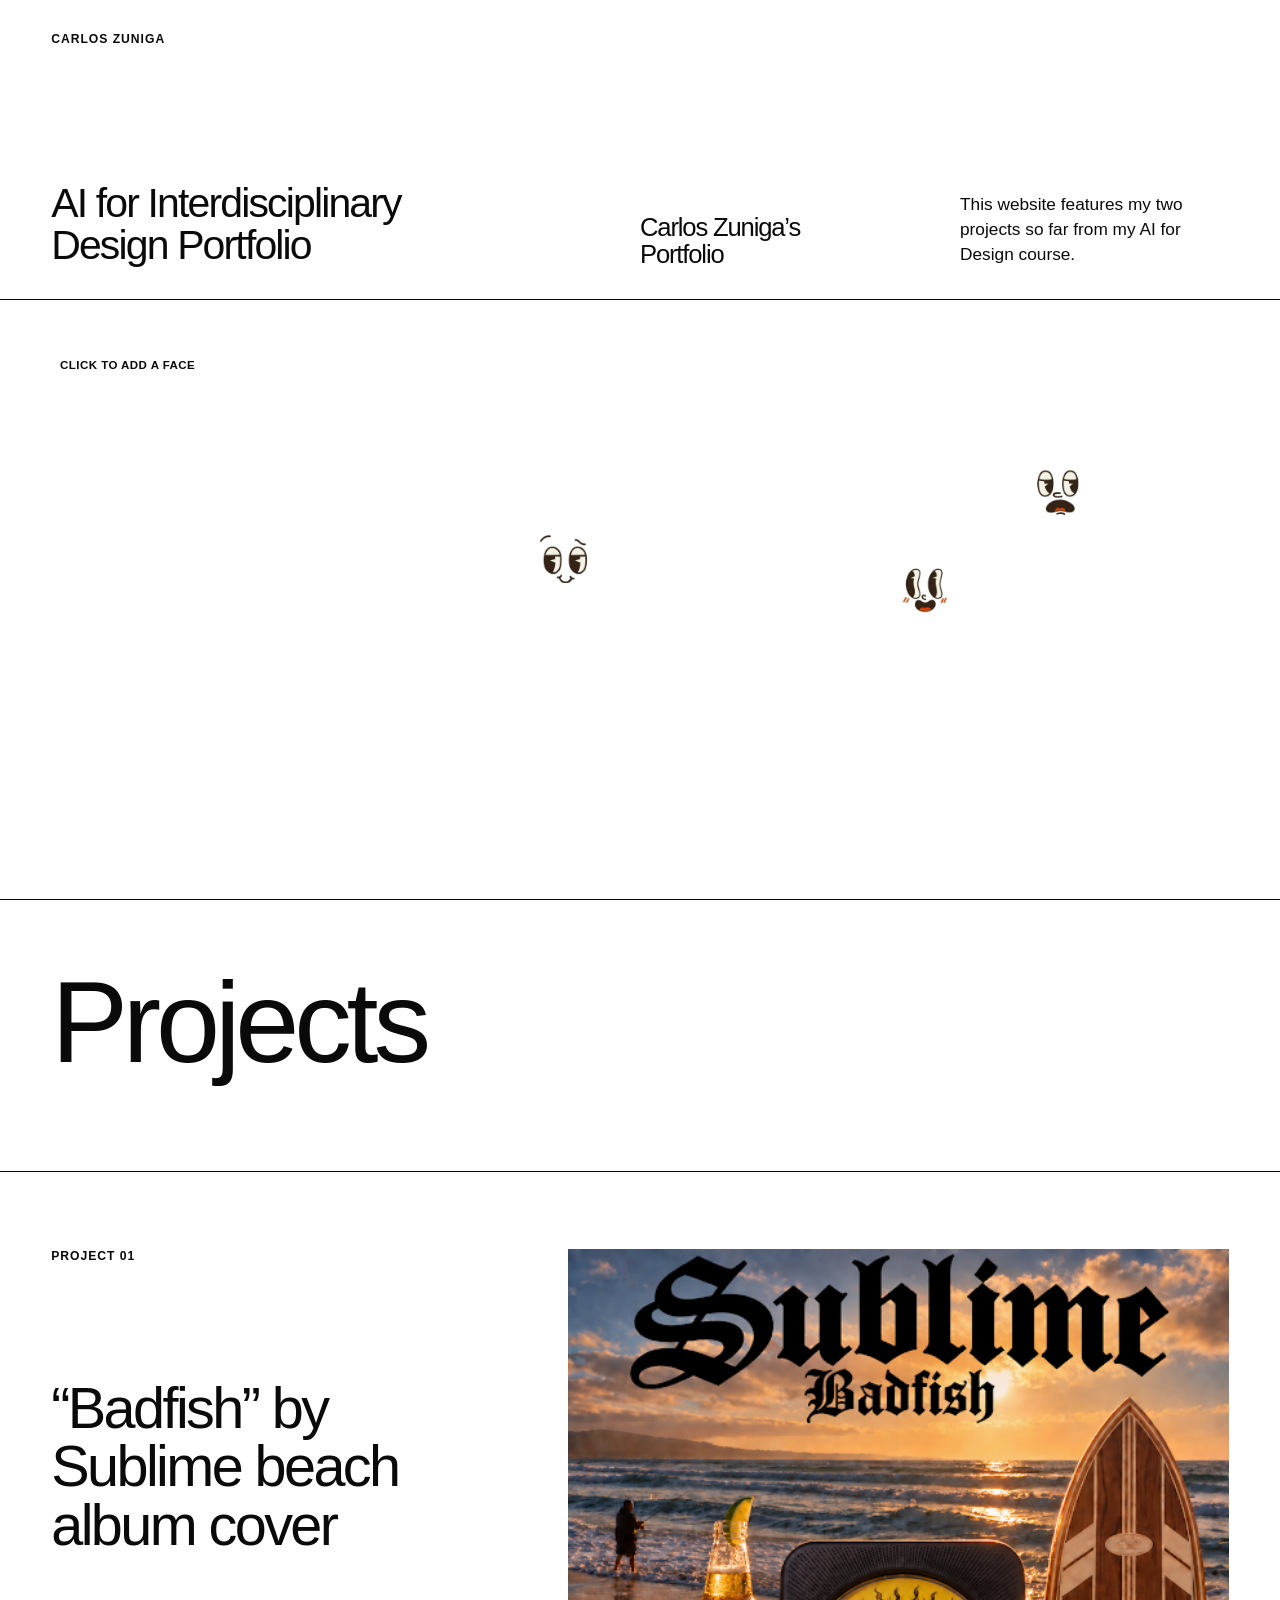
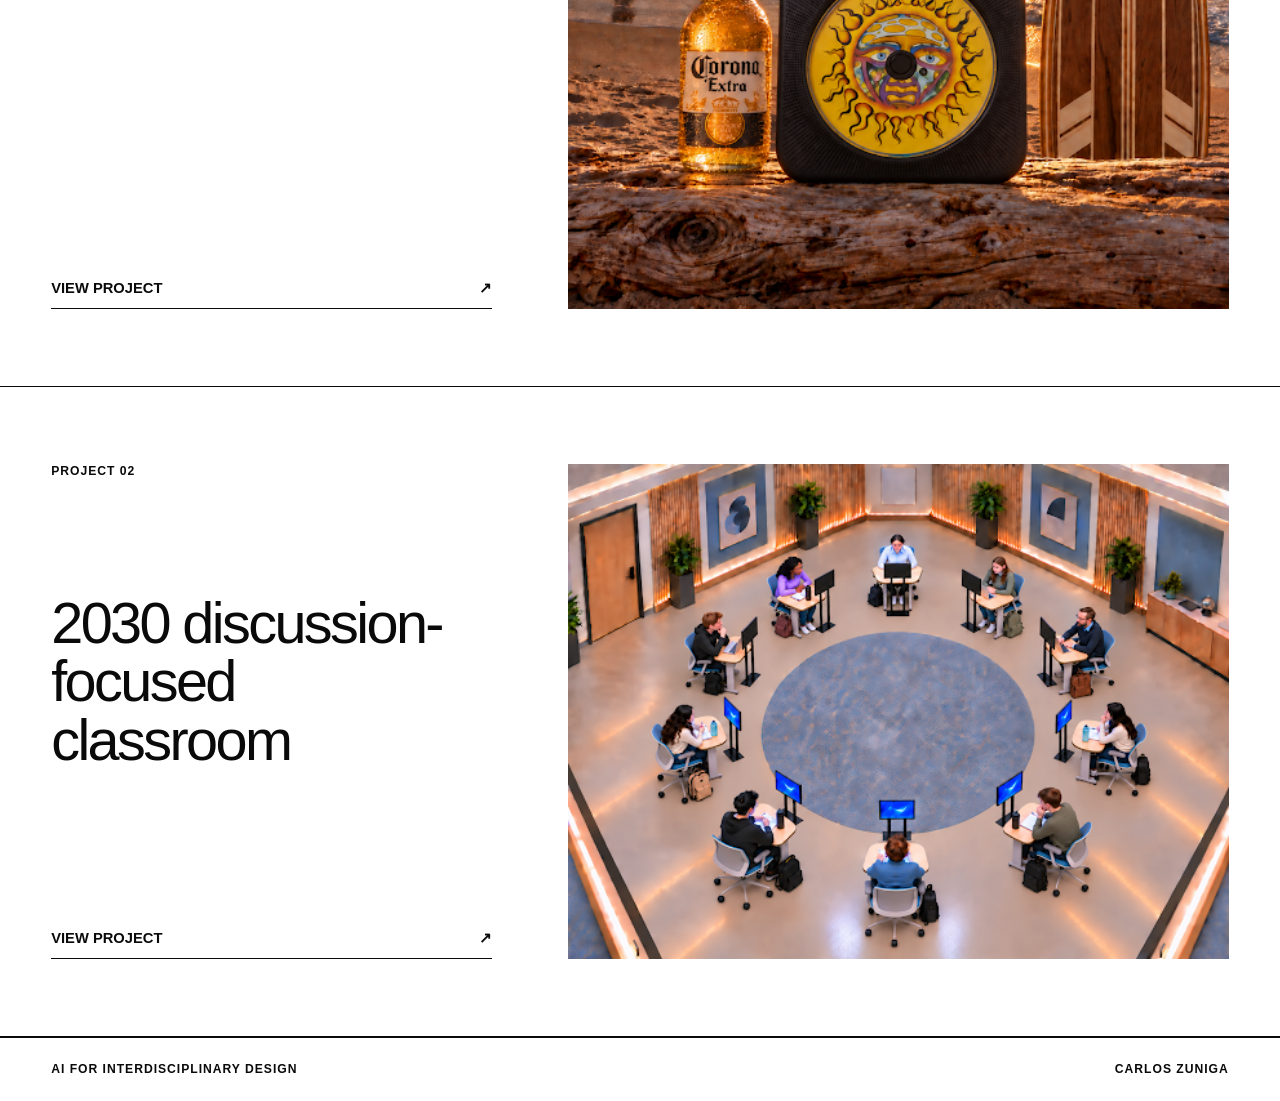
==== index.html @ ce3fb378 "Publish AI design portfolio" ====
<!doctype html>
<html lang="en">
  <head>
    <meta charset="UTF-8" />
    <meta name="viewport" content="width=device-width, initial-scale=1" />
    <meta
      name="description"
      content="Carlos Zuniga's AI for Interdisciplinary Design portfolio."
    />
    <title>AI for Interdisciplinary Design Portfolio | Carlos Zuniga</title>
    <link rel="icon" href="favicon.svg" type="image/svg+xml" />
    <link rel="stylesheet" href="styles.css" />
    <script src="script.js" defer></script>
  </head>
  <body>
    <main>
      <section class="home-hero" aria-labelledby="page-title">
        <div class="home-intro">
          <p class="eyebrow">Carlos Zuniga</p>
          <h1 id="page-title">AI for Interdisciplinary Design Portfolio</h1>
          <h2>Carlos Zuniga’s Portfolio</h2>
          <p class="home-description">
            This website features my two projects so far from my AI for Design course.
          </p>
        </div>

        <div class="canvas-wrap">
          <p class="canvas-hint" id="canvas-instructions">Click to add a face</p>
          <canvas
            id="face-canvas"
            role="img"
            aria-label="Interactive artwork. Click or tap to add a cartoon face."
            aria-describedby="canvas-instructions"
          ></canvas>
        </div>
      </section>

      <section class="projects" aria-labelledby="projects-title">
        <div class="section-heading-row">
          <h2 id="projects-title">Projects</h2>
        </div>

        <article class="project-preview album-preview">
          <a href="album.html" class="project-link" aria-label="View the Badfish album cover project">
            <div class="project-heading">
              <p class="project-index">Project 01</p>
              <h3>“Badfish” by Sublime beach album cover</h3>
              <span class="view-project" aria-hidden="true">View project <span>↗</span></span>
            </div>
            <div class="preview-media square-preview">
              <img
                src="assets/images/album-cover-final.png"
                alt="Final Badfish by Sublime beach album cover"
                width="512"
                height="512"
              />
            </div>
          </a>
        </article>

        <article class="project-preview classroom-preview">
          <a href="classroom.html" class="project-link" aria-label="View the 2030 classroom project">
            <div class="project-heading">
              <p class="project-index">Project 02</p>
              <h3>2030 discussion-focused classroom</h3>
              <span class="view-project" aria-hidden="true">View project <span>↗</span></span>
            </div>
            <div class="preview-media landscape-preview">
              <img
                src="assets/images/classroom-final.png"
                alt="Final 2030 discussion-focused classroom concept"
                width="512"
                height="384"
              />
            </div>
          </a>
        </article>
      </section>
    </main>

    <footer class="site-footer">
      <p>AI for Interdisciplinary Design</p>
      <p>Carlos Zuniga</p>
    </footer>
  </body>
</html>
---- styles.css ----
:root {
  --black: #0a0a0a;
  --white: #ffffff;
  --off-white: #f7f6f2;
  --orange: #ec4c13;
  --page-padding: clamp(1.25rem, 4vw, 4rem);
  --section-space: clamp(4.5rem, 9vw, 9rem);
  --body-size: clamp(1rem, 1.4vw, 1.25rem);
  color-scheme: light;
}

* {
  box-sizing: border-box;
}

html {
  scroll-behavior: smooth;
}

body {
  margin: 0;
  background: var(--white);
  color: var(--black);
  font-family: Arial, "Helvetica Neue", Helvetica, sans-serif;
  font-size: var(--body-size);
  line-height: 1.45;
  -webkit-font-smoothing: antialiased;
  text-rendering: optimizeLegibility;
}

img,
canvas {
  display: block;
  max-width: 100%;
}

a {
  color: inherit;
  text-decoration: none;
}

p,
h1,
h2,
h3,
figure,
blockquote {
  margin-top: 0;
}

h1,
h2,
h3 {
  line-height: 1.02;
  letter-spacing: -0.045em;
}

.eyebrow,
.project-index,
.section-number,
.section-label,
.project-nav,
.site-footer,
.next-project > p {
  font-size: 0.76rem;
  font-weight: 700;
  letter-spacing: 0.08em;
  line-height: 1.2;
  text-transform: uppercase;
}

.home-hero {
  display: grid;
  grid-template-rows: 1fr 2fr;
  min-height: 48rem;
  height: 100svh;
  border-bottom: 1px solid var(--black);
}

.home-intro {
  display: grid;
  grid-template-columns: minmax(0, 1.5fr) minmax(13rem, 0.75fr) minmax(15rem, 0.75fr);
  grid-template-rows: auto 1fr;
  gap: 1.25rem clamp(1.5rem, 4vw, 5rem);
  padding: clamp(1.25rem, 2.5vw, 2.5rem) var(--page-padding);
  border-bottom: 1px solid var(--black);
}

.home-intro .eyebrow {
  grid-column: 1 / -1;
  margin-bottom: 0;
}

.home-intro h1 {
  align-self: end;
  max-width: 16ch;
  margin-bottom: 0;
  font-size: clamp(2rem, 3.2vw, 4rem);
  font-weight: 500;
}

.home-intro h2 {
  align-self: end;
  max-width: 12ch;
  margin-bottom: 0;
  font-size: clamp(1.35rem, 2vw, 2.4rem);
  font-weight: 500;
}

.home-description {
  align-self: end;
  max-width: 30rem;
  margin-bottom: 0;
  font-size: clamp(1rem, 1.35vw, 1.25rem);
}

.canvas-wrap {
  position: relative;
  min-height: 0;
  overflow: hidden;
  background: var(--white);
}

#face-canvas {
  width: 100%;
  height: 100%;
  cursor: crosshair;
  touch-action: manipulation;
}

.canvas-hint {
  position: absolute;
  z-index: 1;
  top: var(--page-padding);
  left: var(--page-padding);
  margin: 0;
  padding: 0.4rem 0.55rem;
  background: rgb(255 255 255 / 88%);
  font-size: 0.72rem;
  font-weight: 700;
  letter-spacing: 0.04em;
  pointer-events: none;
  text-transform: uppercase;
}

.projects {
  padding: 0;
}

.section-heading-row {
  display: flex;
  align-items: flex-start;
  justify-content: flex-start;
  padding: clamp(2.5rem, 5vw, 5rem) var(--page-padding) clamp(4rem, 7vw, 7rem);
}

.section-heading-row h2 {
  margin: 0;
  font-size: clamp(3.2rem, 9vw, 10rem);
  font-weight: 500;
}

.section-number {
  margin-top: 0.5rem;
}

.project-preview {
  border-top: 1px solid var(--black);
}

.project-preview:last-child {
  border-bottom: 1px solid var(--black);
}

.project-link {
  display: grid;
  grid-template-columns: minmax(16rem, 0.8fr) minmax(0, 1.2fr);
  gap: clamp(2rem, 6vw, 7rem);
  padding: clamp(3rem, 6vw, 7rem) var(--page-padding);
}

.project-heading {
  display: flex;
  flex-direction: column;
}

.project-heading h3 {
  max-width: 13ch;
  margin-bottom: 3rem;
  font-size: clamp(2.2rem, 4.5vw, 5.4rem);
  font-weight: 500;
}

.project-index {
  margin-bottom: clamp(3rem, 9vw, 8rem);
}

.view-project {
  display: flex;
  justify-content: space-between;
  width: 100%;
  margin-top: auto;
  padding-bottom: 0.55rem;
  border-bottom: 1px solid var(--black);
  font-size: 0.92rem;
  font-weight: 700;
  text-transform: uppercase;
}

.view-project span {
  transition: transform 180ms ease;
}

.project-link:hover .view-project span,
.project-link:focus-visible .view-project span {
  transform: translate(0.25rem, -0.25rem);
}

.preview-media {
  min-height: 25rem;
  overflow: hidden;
  background: var(--off-white);
}

.preview-media img {
  width: 100%;
  height: 100%;
  transition: transform 500ms cubic-bezier(0.2, 0.7, 0.2, 1);
}

.project-link:hover .preview-media img {
  transform: scale(1.018);
}

.square-preview img {
  object-fit: contain;
}

.landscape-preview img {
  object-fit: cover;
}

.project-nav {
  display: flex;
  justify-content: space-between;
  padding: 1.5rem var(--page-padding);
  border-bottom: 1px solid var(--black);
}

.project-nav p {
  margin: 0;
}

.home-link {
  display: inline-flex;
  gap: 0.55rem;
  align-items: center;
}

.home-link span {
  transition: transform 180ms ease;
}

.home-link:hover span,
.home-link:focus-visible span {
  transform: translateX(-0.25rem);
}

.case-study-header {
  min-height: 58vh;
  padding: clamp(3rem, 7vw, 7rem) var(--page-padding);
  border-bottom: 1px solid var(--black);
}

.case-study-header .eyebrow {
  margin-bottom: clamp(5rem, 12vw, 11rem);
}

.case-study-header h1 {
  max-width: 16ch;
  margin-bottom: clamp(2rem, 4vw, 4rem);
  font-size: clamp(3.2rem, 8vw, 9.4rem);
  font-weight: 500;
}

.case-study-intro {
  max-width: 28ch;
  margin-bottom: 0;
  font-size: clamp(1.6rem, 4vw, 4.7rem);
  line-height: 1.06;
  letter-spacing: -0.04em;
}

.case-section {
  display: grid;
  grid-template-columns: minmax(9rem, 0.28fr) minmax(0, 1fr);
  gap: clamp(2rem, 7vw, 9rem);
  padding: var(--section-space) var(--page-padding);
  border-bottom: 1px solid var(--black);
}

.section-label {
  display: flex;
  justify-content: space-between;
  gap: 1rem;
}

.section-label p:last-child {
  color: #777;
}

.content-column {
  width: 100%;
}

.album-column {
  max-width: 42rem;
}

.classroom-column {
  max-width: 64rem;
}

.content-column > h2 {
  margin-bottom: clamp(2.4rem, 5vw, 5rem);
  font-size: clamp(2.3rem, 5.5vw, 6.4rem);
  font-weight: 500;
}

.content-column figure {
  margin-bottom: 0;
}

.content-column figure img {
  width: 100%;
  height: auto;
}

.album-column figure img {
  aspect-ratio: 1 / 1;
  object-fit: cover;
}

.album-column figure img[src$="beach.jpg"] {
  aspect-ratio: 4 / 3;
  background: var(--off-white);
  object-fit: contain;
}

.classroom-column figure img {
  aspect-ratio: 4 / 3;
  object-fit: cover;
}

figcaption {
  margin-top: clamp(2.5rem, 5vw, 5rem);
  font-size: clamp(1.15rem, 1.8vw, 1.55rem);
}

.text-content > p,
.observations,
.reflection-block,
.closing-note {
  font-size: clamp(1.08rem, 1.55vw, 1.35rem);
}

.observations {
  margin: 0;
  padding-left: 1.35em;
}

.observations > li {
  padding-left: 0.65rem;
}

.observations > li + li {
  margin-top: clamp(2.4rem, 4vw, 4.5rem);
}

.reflection-block {
  margin-top: clamp(4.5rem, 8vw, 8rem);
}

.reflection-block h3,
.closing-note h3 {
  margin-bottom: 2rem;
  font-size: clamp(1.8rem, 3vw, 3.6rem);
  font-weight: 500;
}

.process-note {
  max-width: 54rem;
  margin-bottom: clamp(3rem, 5vw, 5rem);
}

.prompt-list > li > p {
  margin-bottom: 2rem;
}

blockquote {
  margin-right: 0;
  margin-bottom: 0;
  margin-left: 0;
  padding: 1.5rem clamp(1.2rem, 3vw, 2.5rem);
  border-left: 3px solid var(--orange);
  background: var(--off-white);
}

blockquote p:last-child {
  margin-bottom: 0;
}

.closing-note {
  margin-top: clamp(4rem, 8vw, 8rem);
  padding-top: clamp(2rem, 4vw, 4rem);
  border-top: 1px solid var(--black);
}

.next-project {
  padding: clamp(4rem, 9vw, 9rem) var(--page-padding);
  background: var(--black);
  color: var(--white);
}

.next-project > p {
  margin-bottom: clamp(3rem, 7vw, 7rem);
}

.next-project a {
  display: flex;
  justify-content: space-between;
  gap: 2rem;
  align-items: flex-end;
  font-size: clamp(2.6rem, 7vw, 8rem);
  font-weight: 500;
  line-height: 0.98;
  letter-spacing: -0.05em;
}

.next-project a span {
  flex: 0 0 auto;
  transition: transform 180ms ease;
}

.next-project a:hover span,
.next-project a:focus-visible span {
  transform: translateX(0.4rem);
}

.site-footer {
  display: flex;
  justify-content: space-between;
  padding: 1.5rem var(--page-padding);
  border-top: 1px solid var(--black);
}

.site-footer p {
  margin: 0;
}

:focus-visible {
  outline: 3px solid var(--orange);
  outline-offset: 4px;
}

@media (max-width: 850px) {
  .project-link,
  .case-section {
    grid-template-columns: 1fr;
  }

  .home-hero {
    grid-template-rows: auto auto;
    height: auto;
    min-height: auto;
  }

  .home-intro {
    display: flex;
    min-height: 34rem;
    flex-direction: column;
  }

  .home-intro .eyebrow {
    margin-bottom: 3rem;
  }

  .home-intro h1 {
    align-self: flex-start;
    max-width: 13ch;
    margin-bottom: 0.8rem;
  }

  .home-intro h2 {
    align-self: flex-start;
    margin-bottom: 2rem;
  }

  .home-description {
    align-self: flex-start;
    margin-top: auto;
  }

  .canvas-wrap {
    min-height: 68rem;
  }

  .project-link {
    gap: 3rem;
  }

  .project-index {
    margin-bottom: 3rem;
  }

  .view-project {
    margin-top: 0;
  }

  .preview-media {
    min-height: auto;
  }

  .case-study-header {
    min-height: 52vh;
  }

  .case-section {
    gap: 3rem;
  }

  .section-label {
    padding-bottom: 1rem;
    border-bottom: 1px solid var(--black);
  }
}

@media (max-width: 540px) {
  .home-intro {
    min-height: 32rem;
  }

  .canvas-wrap {
    min-height: 64rem;
  }

  .section-heading-row {
    flex-direction: column;
    gap: 2rem;
  }

  .project-heading h3 {
    max-width: none;
  }

  .project-nav,
  .site-footer {
    gap: 1.5rem;
    align-items: flex-start;
  }

  .site-footer {
    flex-direction: column;
  }

  .next-project a {
    align-items: flex-start;
  }
}

@media (prefers-reduced-motion: reduce) {
  html {
    scroll-behavior: auto;
  }

  *,
  *::before,
  *::after {
    transition-duration: 0.01ms !important;
  }
}
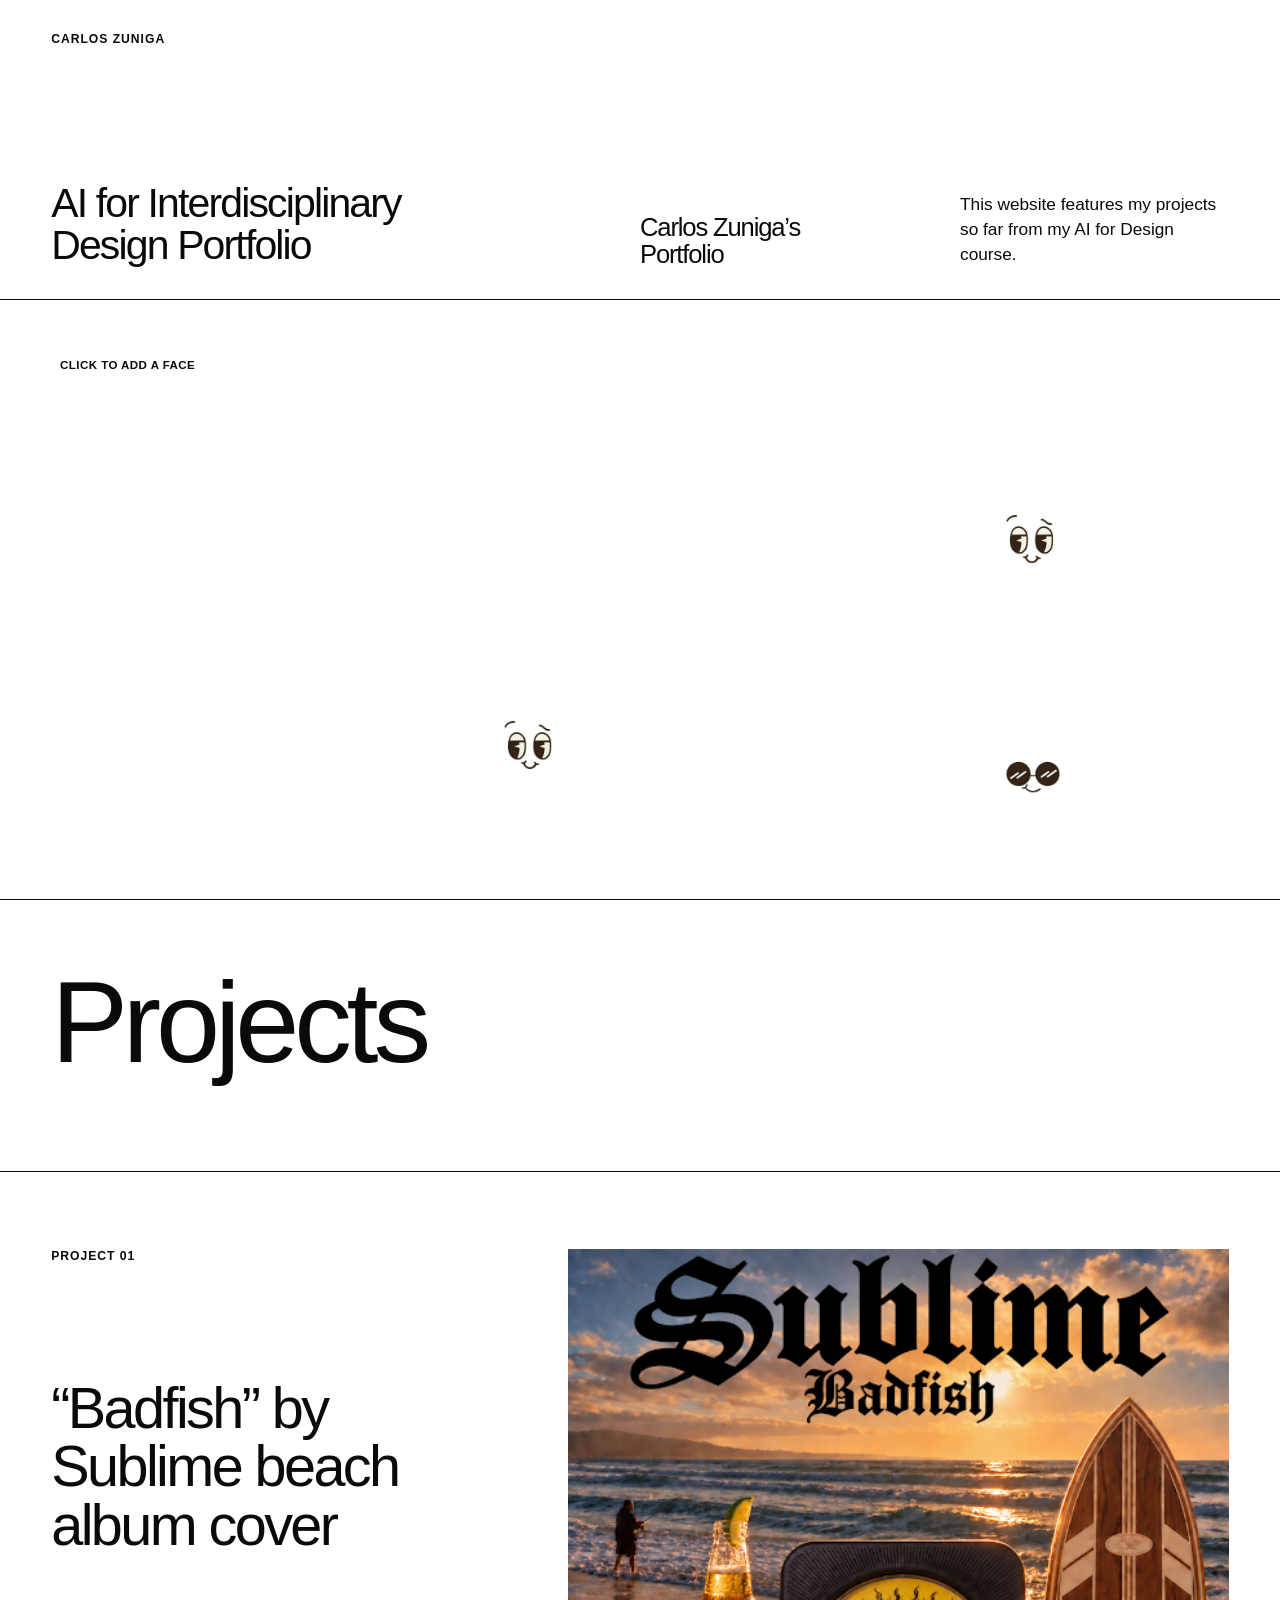
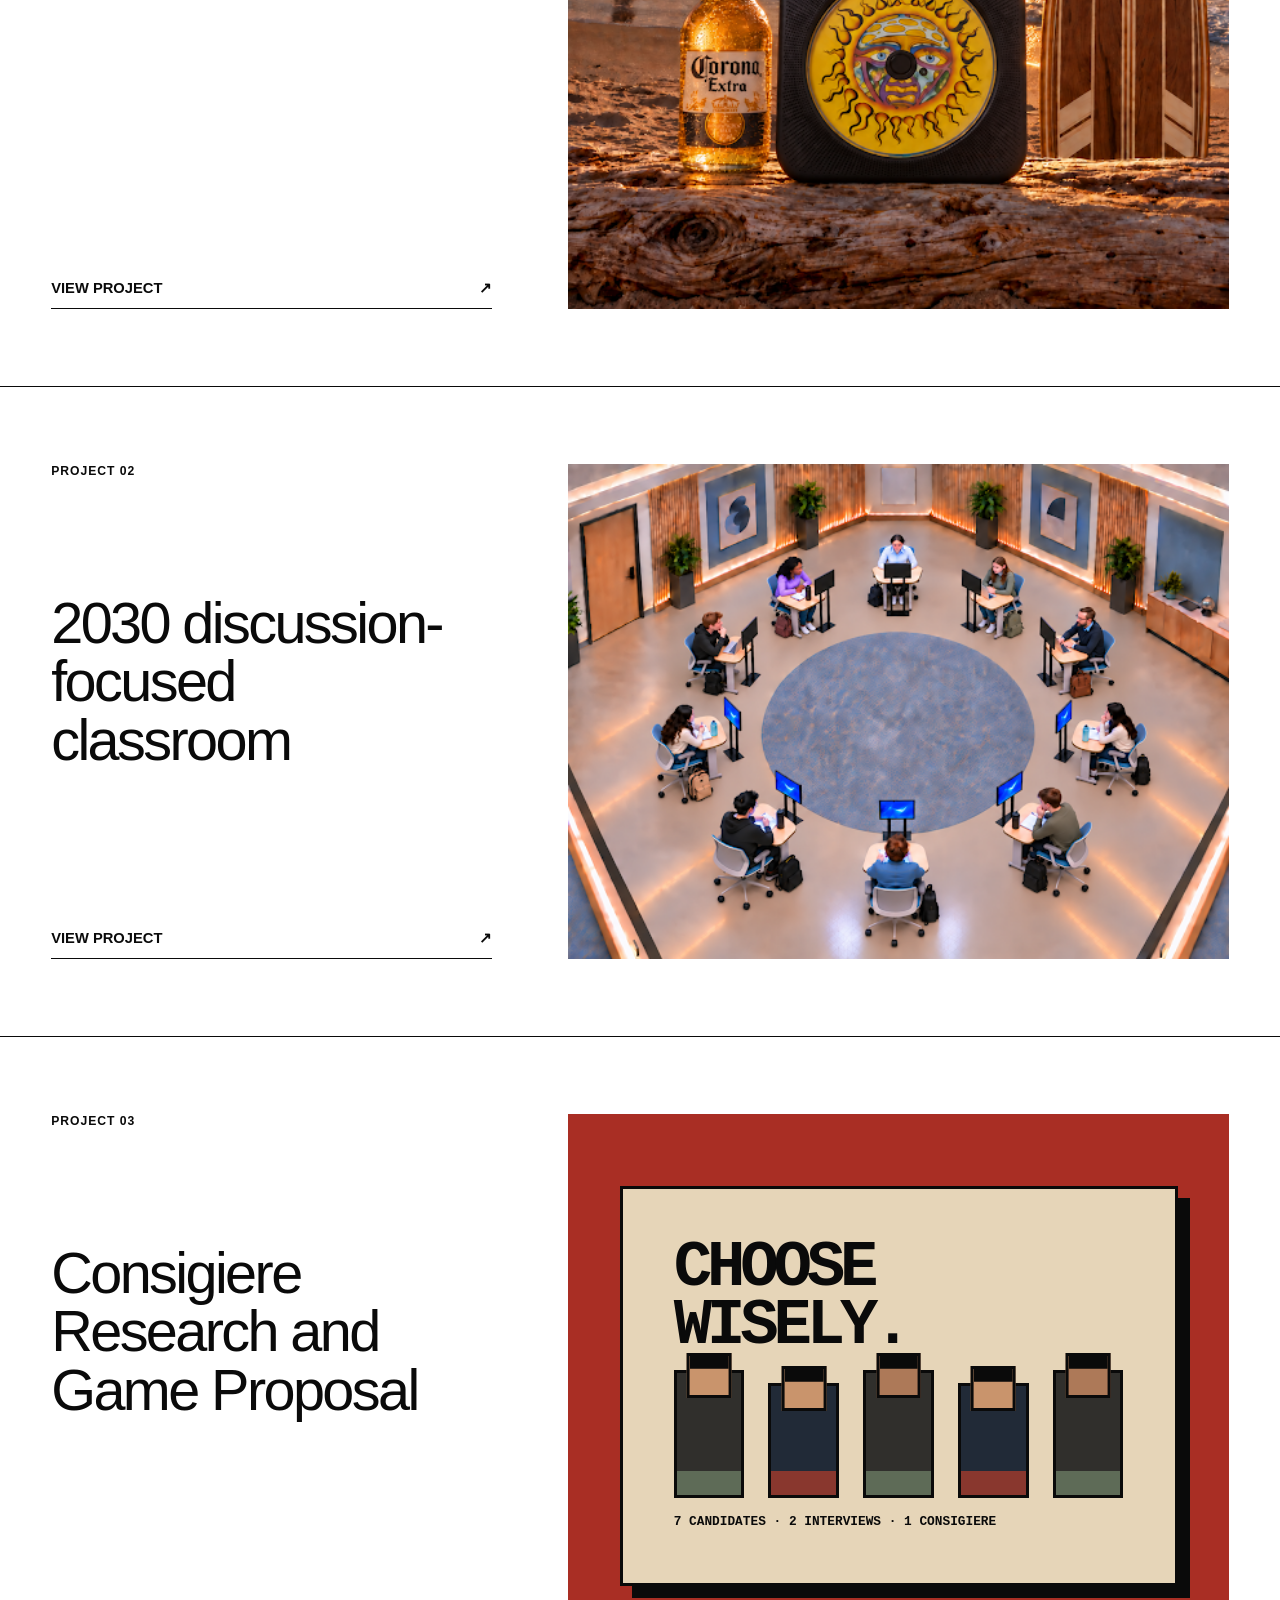
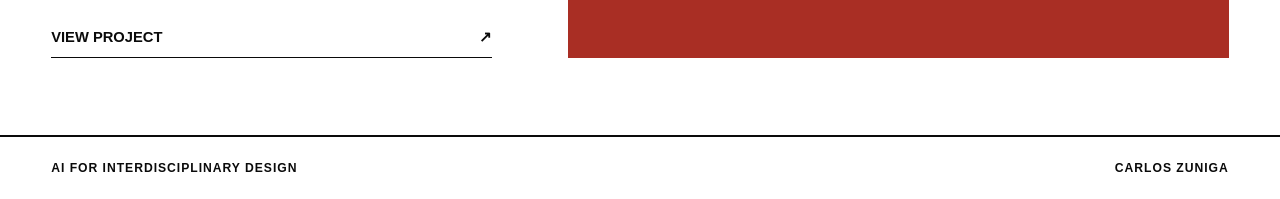
==== commit ea3d7e50: "Add Consigiere research and game proposal" ====
--- a/index.html
+++ b/index.html
@@ -20,7 +20,7 @@
           <h1 id="page-title">AI for Interdisciplinary Design Portfolio</h1>
           <h2>Carlos Zuniga’s Portfolio</h2>
           <p class="home-description">
-            This website features my two projects so far from my AI for Design course.
+            This website features my projects so far from my AI for Design course.
           </p>
         </div>
 
@@ -75,6 +75,25 @@
             </div>
           </a>
         </article>
+
+        <article class="project-preview consigiere-preview">
+          <a href="consigiere.html" class="project-link" aria-label="View the Consigiere research and game proposal">
+            <div class="project-heading">
+              <p class="project-index">Project 03</p>
+              <h3>Consigiere Research and Game Proposal</h3>
+              <span class="view-project" aria-hidden="true">View project <span>↗</span></span>
+            </div>
+            <div class="preview-media proposal-preview" aria-hidden="true">
+              <div class="proposal-preview-card">
+                <p>Choose wisely.</p>
+                <div class="pixel-portraits">
+                  <span></span><span></span><span></span><span></span><span></span>
+                </div>
+                <p class="proposal-preview-caption">7 candidates · 2 interviews · 1 consigiere</p>
+              </div>
+            </div>
+          </a>
+        </article>
       </section>
     </main>
 
--- a/styles.css
+++ b/styles.css
@@ -240,6 +240,85 @@
   object-fit: cover;
 }
 
+.proposal-preview {
+  display: grid;
+  min-height: 34rem;
+  place-items: center;
+  padding: clamp(1.5rem, 4vw, 4rem);
+  background: #a92e24;
+}
+
+.proposal-preview-card {
+  display: flex;
+  width: min(100%, 42rem);
+  min-height: 25rem;
+  flex-direction: column;
+  justify-content: space-between;
+  padding: clamp(1.5rem, 4vw, 3.5rem);
+  border: 3px solid var(--black);
+  background: #e6d5b8;
+  box-shadow: 12px 12px 0 var(--black);
+}
+
+.proposal-preview-card > p:first-child {
+  max-width: 7ch;
+  margin: 0;
+  font-family: "Courier New", Courier, monospace;
+  font-size: clamp(2.4rem, 5vw, 5.2rem);
+  font-weight: 700;
+  line-height: 0.9;
+  letter-spacing: -0.08em;
+  text-transform: uppercase;
+}
+
+.proposal-preview-caption {
+  margin: 0;
+  font-family: "Courier New", Courier, monospace;
+  font-size: 0.8rem;
+  font-weight: 700;
+  text-transform: uppercase;
+}
+
+.pixel-portraits {
+  display: grid;
+  grid-template-columns: repeat(5, 1fr);
+  gap: clamp(0.5rem, 2vw, 1.5rem);
+  align-items: end;
+}
+
+.pixel-portraits span {
+  position: relative;
+  height: clamp(4.5rem, 10vw, 8rem);
+  border: 3px solid var(--black);
+  background: #302f2c;
+  box-shadow: inset 0 -1.5rem 0 #5e6b57;
+}
+
+.pixel-portraits span::before {
+  position: absolute;
+  top: -1.25rem;
+  left: 50%;
+  width: 60%;
+  aspect-ratio: 1;
+  border: 3px solid var(--black);
+  background: #c9946c;
+  box-shadow: inset 0 0.8rem 0 var(--black);
+  content: "";
+  transform: translateX(-50%);
+}
+
+.pixel-portraits span:nth-child(2),
+.pixel-portraits span:nth-child(4) {
+  height: clamp(4rem, 9vw, 7.2rem);
+  background: #212a37;
+  box-shadow: inset 0 -1.5rem 0 #89372e;
+}
+
+.pixel-portraits span:nth-child(3)::before,
+.pixel-portraits span:nth-child(5)::before {
+  background: #ad7958;
+}
+
 .project-nav {
   display: flex;
   justify-content: space-between;
@@ -447,6 +526,277 @@
   transform: translateX(0.4rem);
 }
 
+/* Consigiere proposal */
+.proposal-page {
+  --proposal-red: #a92e24;
+  --proposal-cream: #e6d5b8;
+  --proposal-ink: #171715;
+}
+
+.proposal-page .case-study-header {
+  background: var(--proposal-red);
+  color: var(--white);
+}
+
+.proposal-page .case-study-header h1 {
+  max-width: 13ch;
+}
+
+.proposal-page .case-study-intro {
+  max-width: 25ch;
+}
+
+.proposal-overview {
+  background: var(--proposal-cream);
+}
+
+.proposal-column {
+  max-width: 68rem;
+}
+
+.proposal-lede {
+  max-width: 40ch;
+  margin-bottom: clamp(3rem, 6vw, 6rem);
+  font-size: clamp(1.5rem, 3vw, 3.1rem);
+  line-height: 1.1;
+  letter-spacing: -0.035em;
+}
+
+.proposal-facts {
+  display: grid;
+  grid-template-columns: repeat(3, 1fr);
+  margin: 0;
+  border-top: 1px solid var(--black);
+  border-left: 1px solid var(--black);
+}
+
+.proposal-facts > div {
+  padding: clamp(1.25rem, 3vw, 2.5rem);
+  border-right: 1px solid var(--black);
+  border-bottom: 1px solid var(--black);
+}
+
+.proposal-facts dt {
+  margin-bottom: 1rem;
+  font-size: 0.72rem;
+  font-weight: 700;
+  letter-spacing: 0.08em;
+  text-transform: uppercase;
+}
+
+.proposal-facts dd {
+  margin: 0;
+  font-family: "Courier New", Courier, monospace;
+  font-size: clamp(1.4rem, 2.8vw, 2.8rem);
+  font-weight: 700;
+  line-height: 1;
+}
+
+.journey {
+  display: grid;
+  gap: 1rem;
+  margin: 0;
+  padding: 0;
+  list-style: none;
+  counter-reset: journey;
+}
+
+.journey > li {
+  display: grid;
+  grid-template-columns: 5rem minmax(0, 1fr);
+  gap: clamp(1rem, 3vw, 2.5rem);
+  align-items: start;
+  padding: clamp(1.25rem, 3vw, 2.5rem);
+  border: 1px solid var(--black);
+  counter-increment: journey;
+}
+
+.journey > li::before {
+  content: "0" counter(journey);
+  font-family: "Courier New", Courier, monospace;
+  font-size: clamp(1.8rem, 4vw, 4rem);
+  font-weight: 700;
+  line-height: 1;
+}
+
+.journey h3,
+.research-card h3,
+.build-card h3 {
+  margin-bottom: 0.8rem;
+  font-size: clamp(1.35rem, 2.2vw, 2.2rem);
+  font-weight: 500;
+}
+
+.journey p,
+.research-card p,
+.build-card li {
+  max-width: 50rem;
+  margin-bottom: 0;
+}
+
+.ending-grid,
+.research-grid,
+.build-grid {
+  display: grid;
+  grid-template-columns: repeat(2, minmax(0, 1fr));
+  gap: 1rem;
+  margin-top: 1rem;
+}
+
+.ending-card,
+.research-card,
+.build-card {
+  padding: clamp(1.5rem, 3vw, 2.5rem);
+  border: 1px solid var(--black);
+}
+
+.ending-card {
+  min-height: 13rem;
+  background: var(--proposal-cream);
+}
+
+.ending-card.bad-ending {
+  background: var(--proposal-ink);
+  color: var(--white);
+}
+
+.ending-card .eyebrow {
+  margin-bottom: 2.5rem;
+}
+
+.ending-card p:last-child {
+  max-width: 30ch;
+  margin: 0;
+  font-size: clamp(1.2rem, 2vw, 1.8rem);
+  line-height: 1.15;
+}
+
+.research-source {
+  display: flex;
+  justify-content: space-between;
+  gap: 2rem;
+  margin-bottom: clamp(2.5rem, 5vw, 5rem);
+  padding-bottom: 1rem;
+  border-bottom: 1px solid var(--black);
+}
+
+.research-source p {
+  margin: 0;
+}
+
+.research-source a {
+  font-weight: 700;
+  text-decoration: underline;
+  text-underline-offset: 0.2em;
+}
+
+.research-card .eyebrow,
+.build-card .eyebrow {
+  margin-bottom: 2rem;
+  color: #666;
+}
+
+.style-direction {
+  background: var(--proposal-ink);
+  color: var(--white);
+}
+
+.style-frame {
+  display: grid;
+  min-height: 26rem;
+  place-items: center;
+  margin-bottom: clamp(3rem, 6vw, 6rem);
+  padding: clamp(2rem, 5vw, 5rem);
+  border: 3px solid var(--white);
+  background:
+    linear-gradient(90deg, rgb(255 255 255 / 6%) 1px, transparent 1px) 0 0 / 16px 16px,
+    linear-gradient(rgb(255 255 255 / 6%) 1px, transparent 1px) 0 0 / 16px 16px,
+    var(--proposal-red);
+  box-shadow: 12px 12px 0 var(--proposal-cream);
+  text-align: center;
+}
+
+.style-frame p {
+  max-width: 13ch;
+  margin: 0;
+  font-family: "Courier New", Courier, monospace;
+  font-size: clamp(2.5rem, 7vw, 7.5rem);
+  font-weight: 700;
+  line-height: 0.86;
+  letter-spacing: -0.08em;
+  text-transform: uppercase;
+}
+
+.style-notes {
+  display: grid;
+  grid-template-columns: repeat(3, 1fr);
+  gap: clamp(1.5rem, 4vw, 4rem);
+}
+
+.style-notes h3 {
+  margin-bottom: 1rem;
+  font-family: "Courier New", Courier, monospace;
+  font-size: 1rem;
+  letter-spacing: 0;
+  text-transform: uppercase;
+}
+
+.style-notes p {
+  color: #d8d8d3;
+}
+
+.build-card ul {
+  margin: 0;
+  padding-left: 1.1rem;
+}
+
+.build-card li + li {
+  margin-top: 0.75rem;
+}
+
+.proposal-document {
+  display: flex;
+  justify-content: space-between;
+  gap: 2rem;
+  align-items: flex-end;
+  padding: var(--section-space) var(--page-padding);
+  border-bottom: 1px solid var(--black);
+  background: var(--proposal-cream);
+}
+
+.proposal-document h2 {
+  max-width: 10ch;
+  margin-bottom: 1.5rem;
+  font-size: clamp(2.5rem, 6vw, 6rem);
+  font-weight: 500;
+}
+
+.proposal-document p {
+  max-width: 32rem;
+  margin-bottom: 0;
+}
+
+.document-link {
+  display: inline-flex;
+  flex: 0 0 auto;
+  gap: 1rem;
+  align-items: center;
+  padding: 1.2rem 1.5rem;
+  border: 2px solid var(--black);
+  background: var(--white);
+  font-size: 0.85rem;
+  font-weight: 700;
+  letter-spacing: 0.06em;
+  text-transform: uppercase;
+  transition: background 180ms ease, color 180ms ease;
+}
+
+.document-link:hover,
+.document-link:focus-visible {
+  background: var(--black);
+  color: var(--white);
+}
+
 .site-footer {
   display: flex;
   justify-content: space-between;
@@ -533,6 +883,22 @@
     padding-bottom: 1rem;
     border-bottom: 1px solid var(--black);
   }
+
+  .proposal-facts,
+  .style-notes {
+    grid-template-columns: 1fr;
+  }
+
+  .ending-grid,
+  .research-grid,
+  .build-grid {
+    grid-template-columns: 1fr;
+  }
+
+  .proposal-document {
+    align-items: flex-start;
+    flex-direction: column;
+  }
 }
 
 @media (max-width: 540px) {
@@ -566,6 +932,14 @@
   .next-project a {
     align-items: flex-start;
   }
+
+  .journey > li {
+    grid-template-columns: 3.5rem minmax(0, 1fr);
+  }
+
+  .research-source {
+    flex-direction: column;
+  }
 }
 
 @media (prefers-reduced-motion: reduce) {
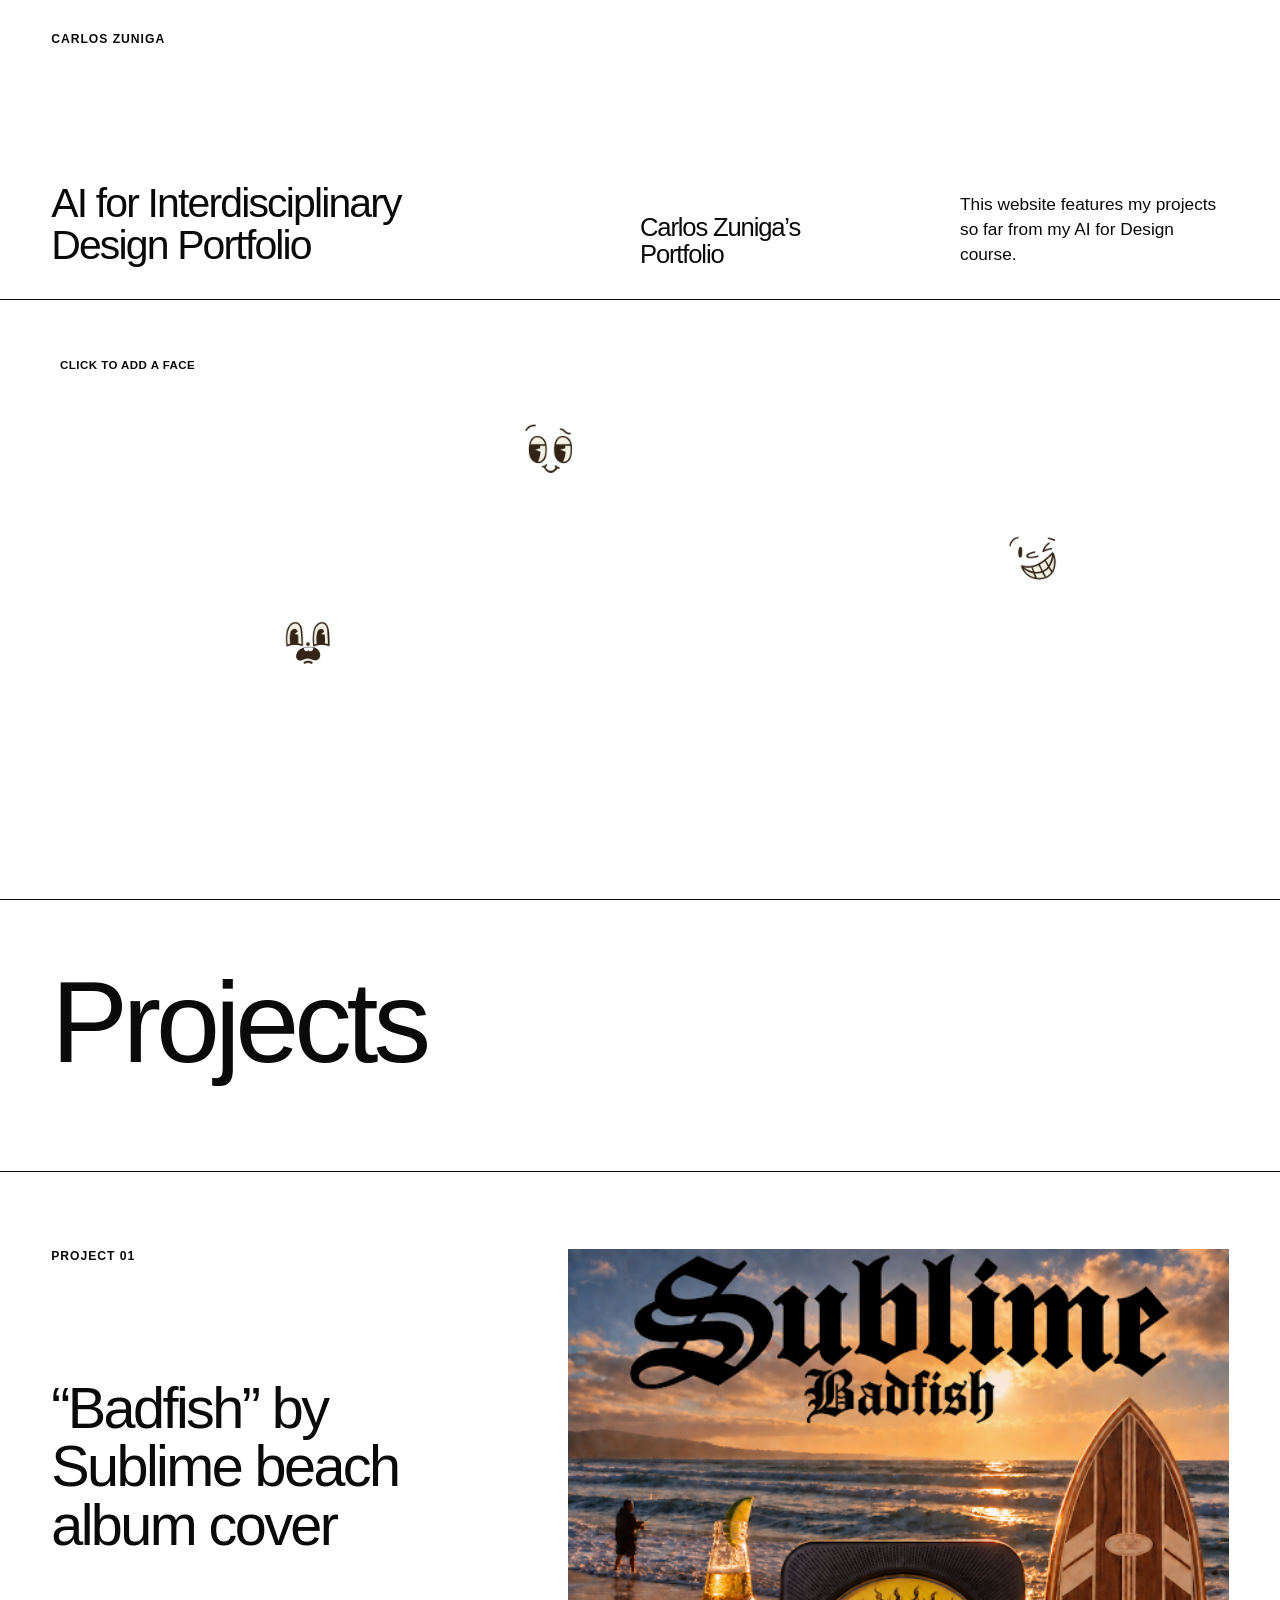
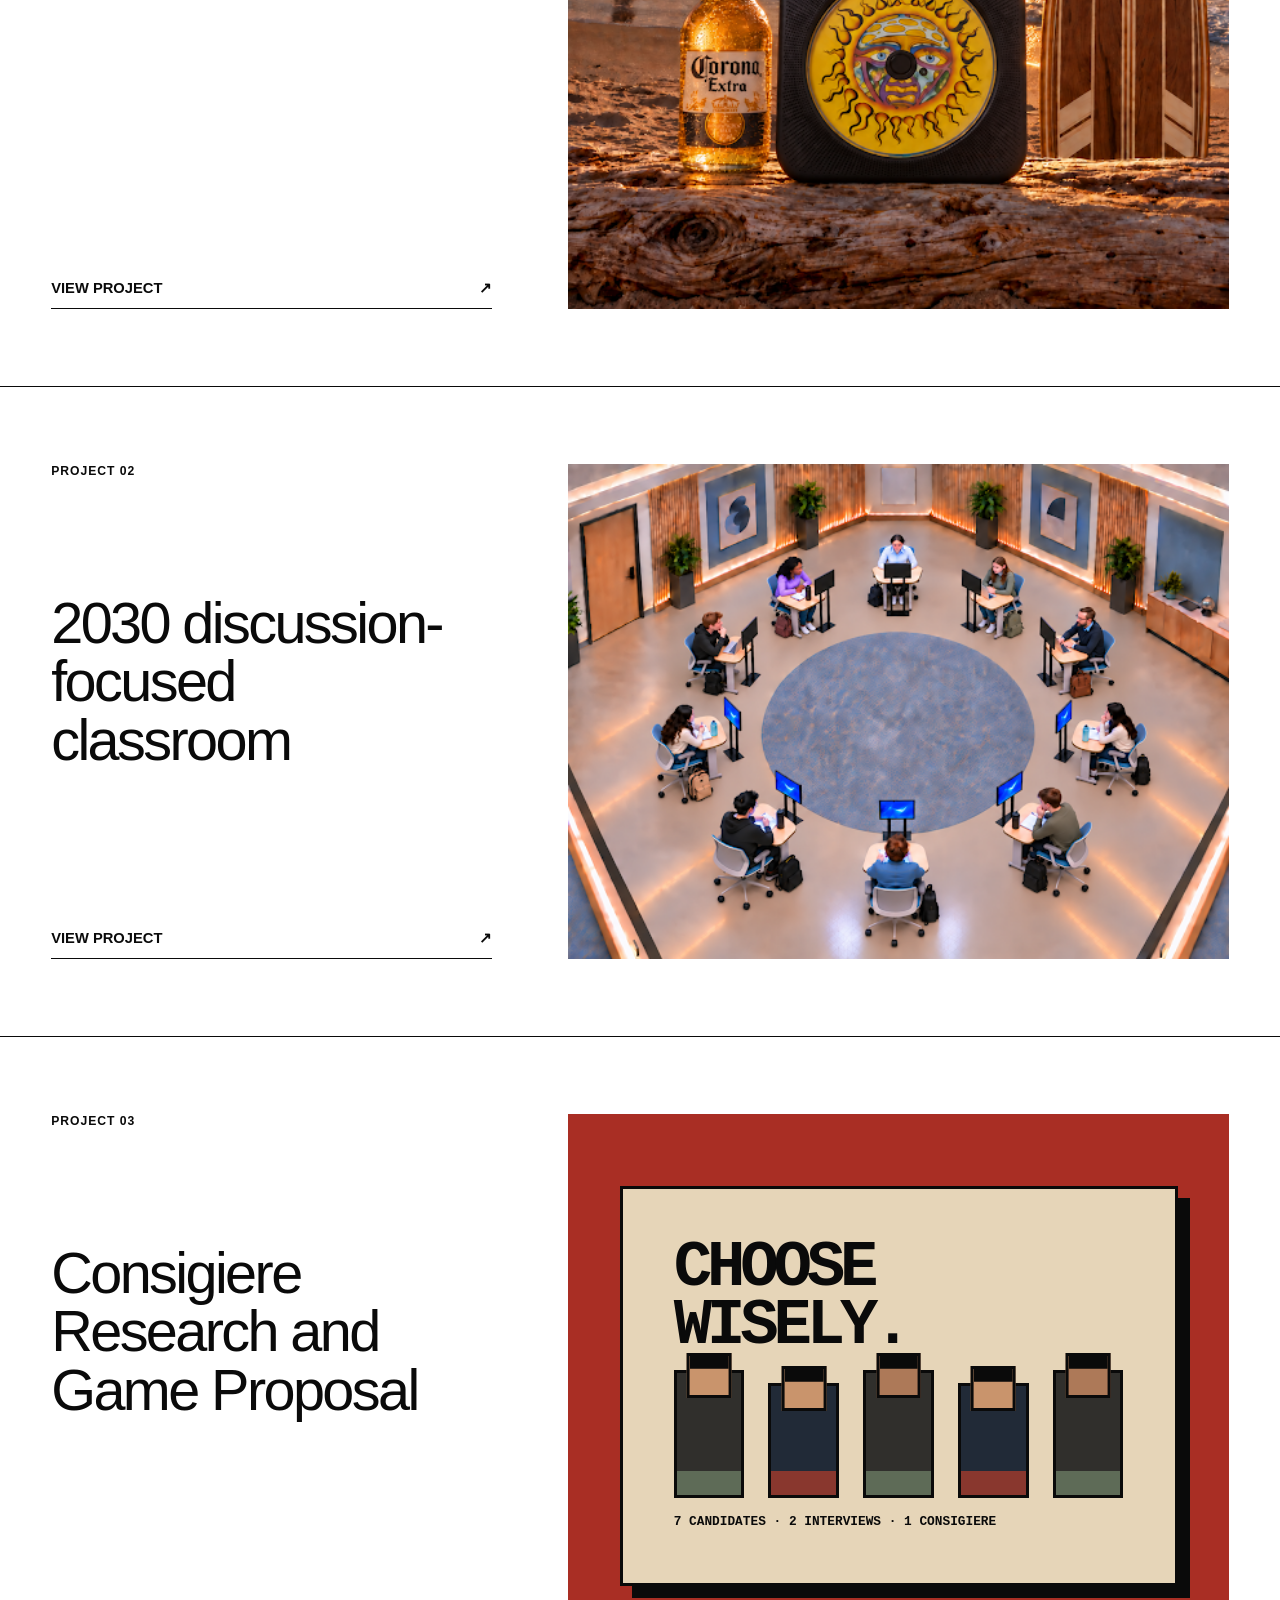
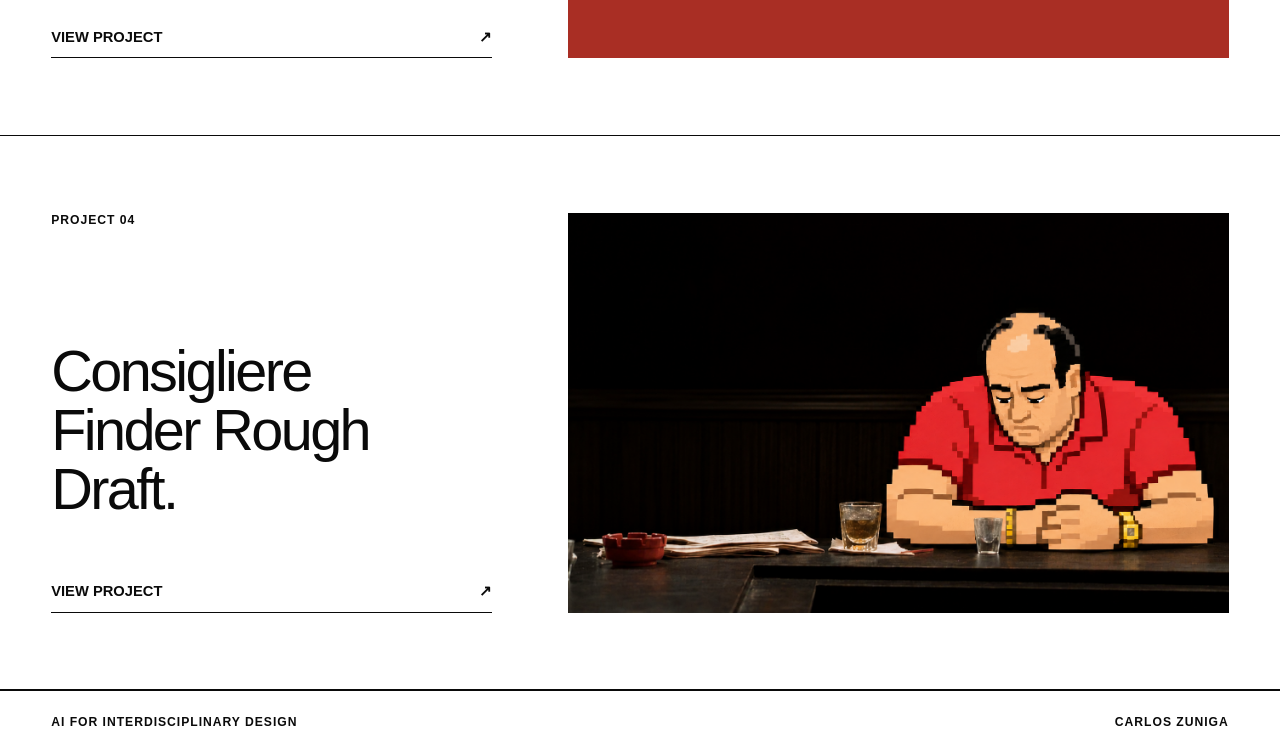
==== commit d614a58a: "Add playable Consigliere Finder rough draft" ====
--- a/index.html
+++ b/index.html
@@ -94,6 +94,24 @@
             </div>
           </a>
         </article>
+
+        <article class="project-preview rough-draft-preview">
+          <a href="consigliere-rough-draft.html" class="project-link" aria-label="View the Consigliere Finder Rough Draft project">
+            <div class="project-heading">
+              <p class="project-index">Project 04</p>
+              <h3>Consigliere Finder Rough Draft.</h3>
+              <span class="view-project" aria-hidden="true">View project <span>↗</span></span>
+            </div>
+            <div class="preview-media landscape-preview">
+              <img
+                src="assets/images/consigliere-finder-rough-draft.png"
+                alt="The boss sitting alone at the bar in Consigliere Finder"
+                width="1671"
+                height="941"
+              />
+            </div>
+          </a>
+        </article>
       </section>
     </main>
 
--- a/styles.css
+++ b/styles.css
@@ -797,6 +797,63 @@
   color: var(--white);
 }
 
+.play-game-link {
+  display: inline-flex;
+  gap: 1rem;
+  align-items: center;
+  padding: 1.1rem 1.4rem;
+  border: 2px solid currentColor;
+  font-size: 0.85rem;
+  font-weight: 700;
+  letter-spacing: 0.06em;
+  text-transform: uppercase;
+  transition: background 180ms ease, color 180ms ease;
+}
+
+.play-game-link:hover,
+.play-game-link:focus-visible {
+  background: var(--white);
+  color: var(--proposal-red);
+}
+
+.rough-draft-copy {
+  max-width: 62rem;
+}
+
+.rough-draft-copy > p,
+.revision-list {
+  font-size: clamp(1.08rem, 1.55vw, 1.35rem);
+}
+
+.rough-draft-copy > p + p {
+  margin-top: 2rem;
+}
+
+.rough-draft-copy h3 {
+  margin-top: clamp(3rem, 6vw, 5rem);
+  margin-bottom: 1.25rem;
+  font-size: clamp(1.7rem, 3vw, 3.3rem);
+  font-weight: 500;
+}
+
+.rough-draft-copy h2 + h3 {
+  margin-top: 0;
+}
+
+.revision-list {
+  max-width: 52rem;
+  margin: 0;
+  padding-left: 1.35em;
+}
+
+.revision-list li {
+  padding-left: 0.65rem;
+}
+
+.revision-list li + li {
+  margin-top: 1.5rem;
+}
+
 .site-footer {
   display: flex;
   justify-content: space-between;
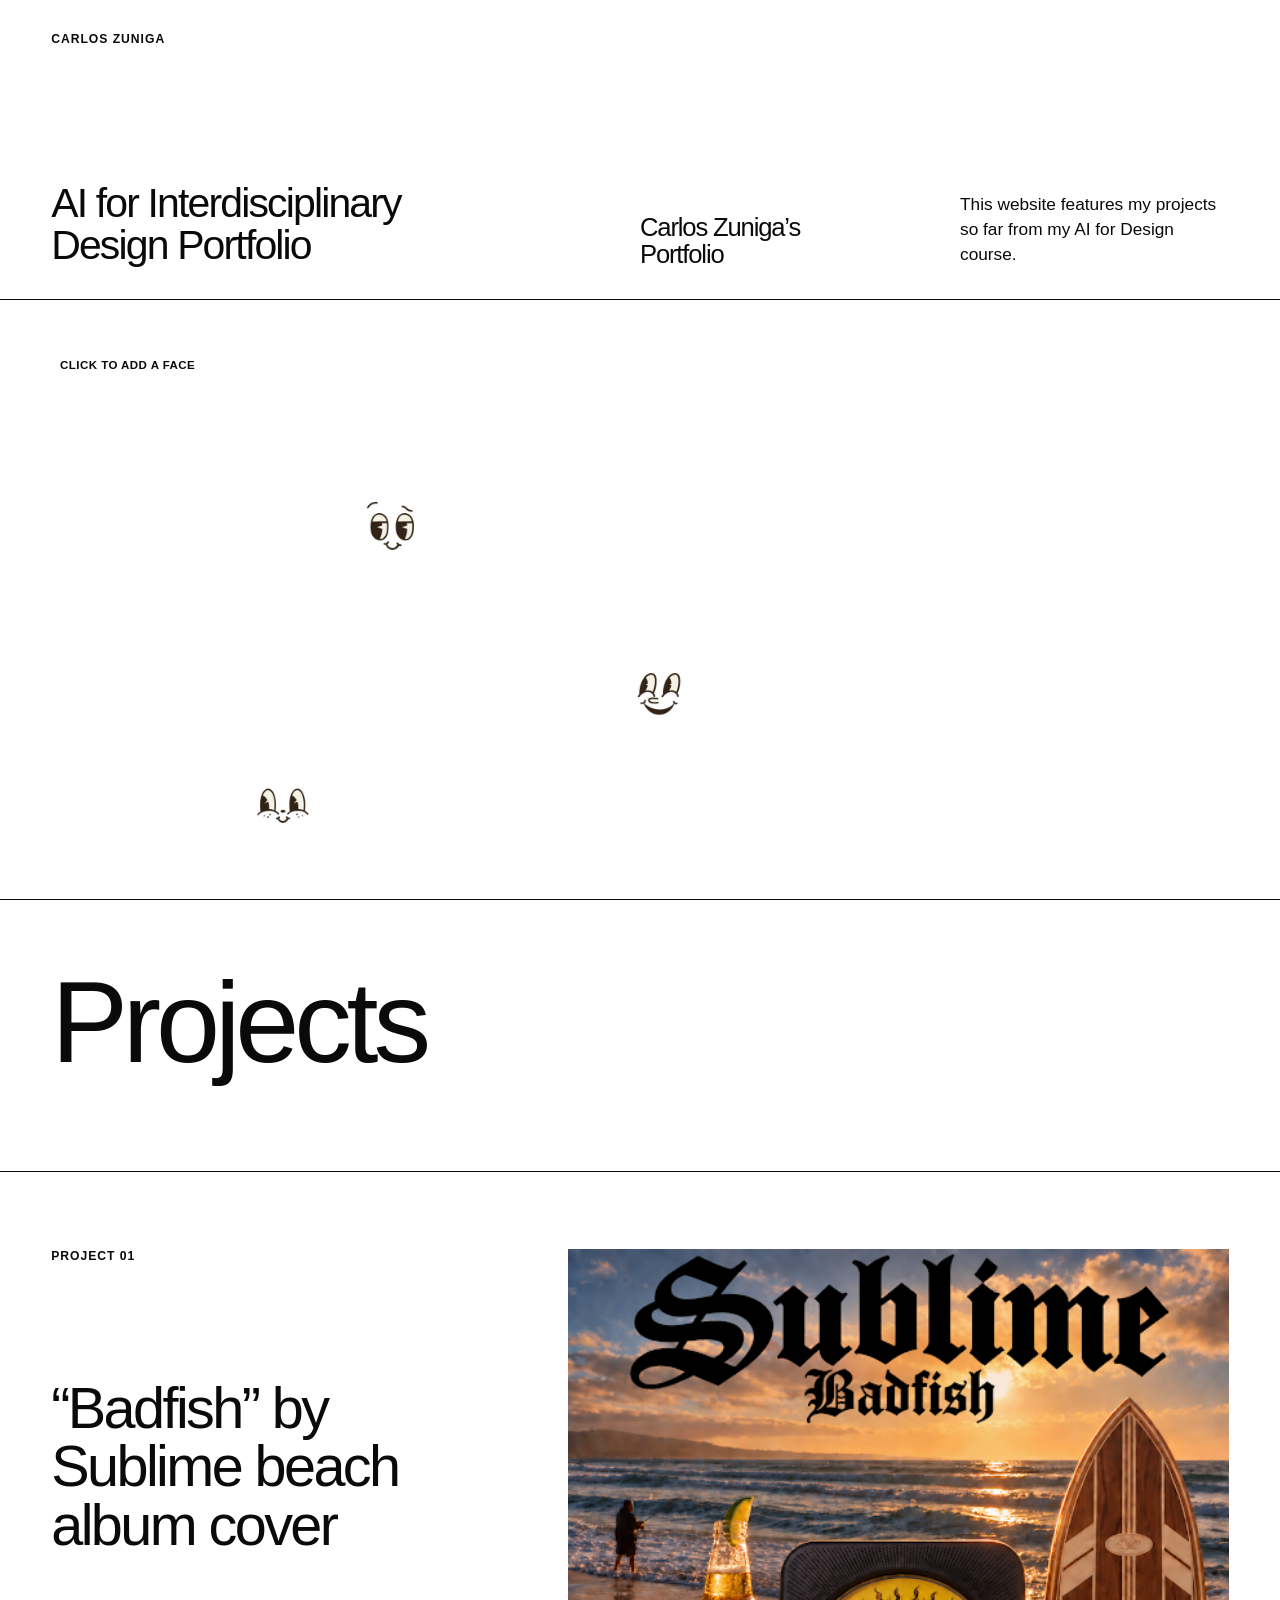
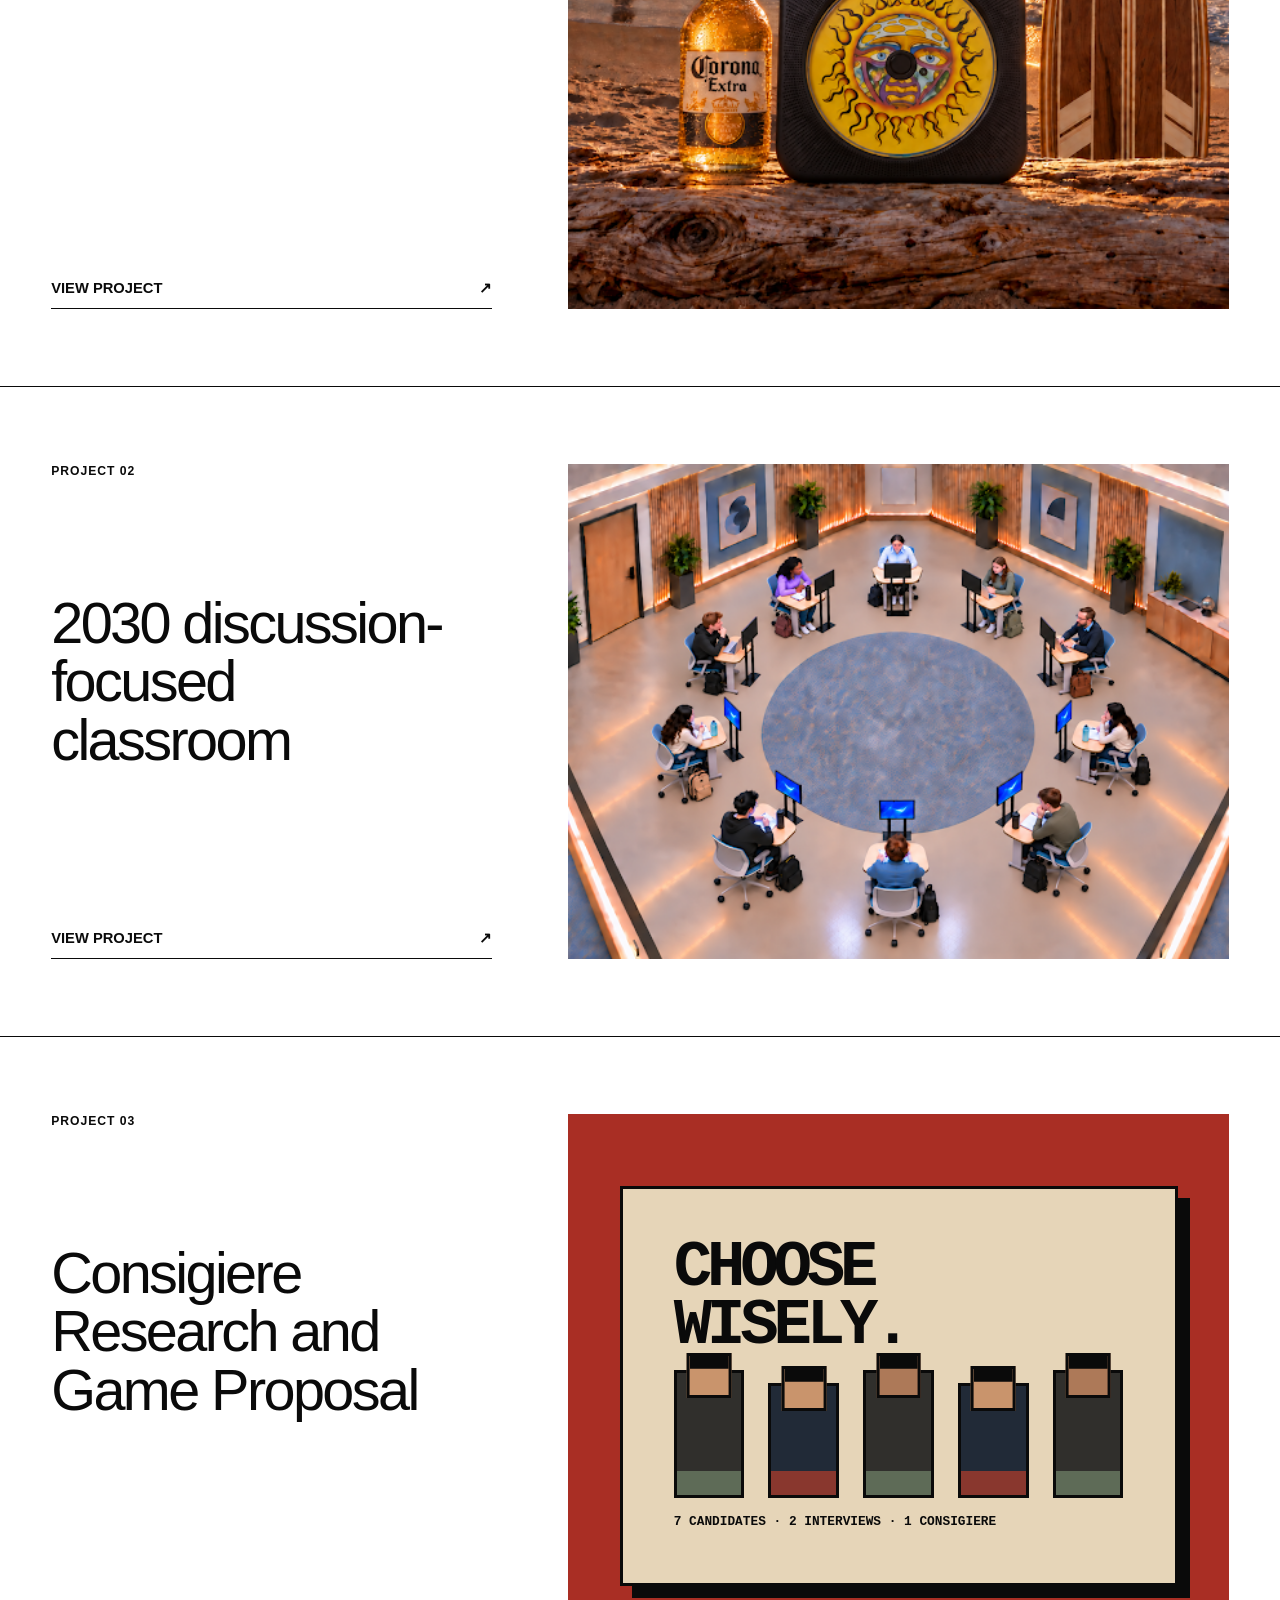
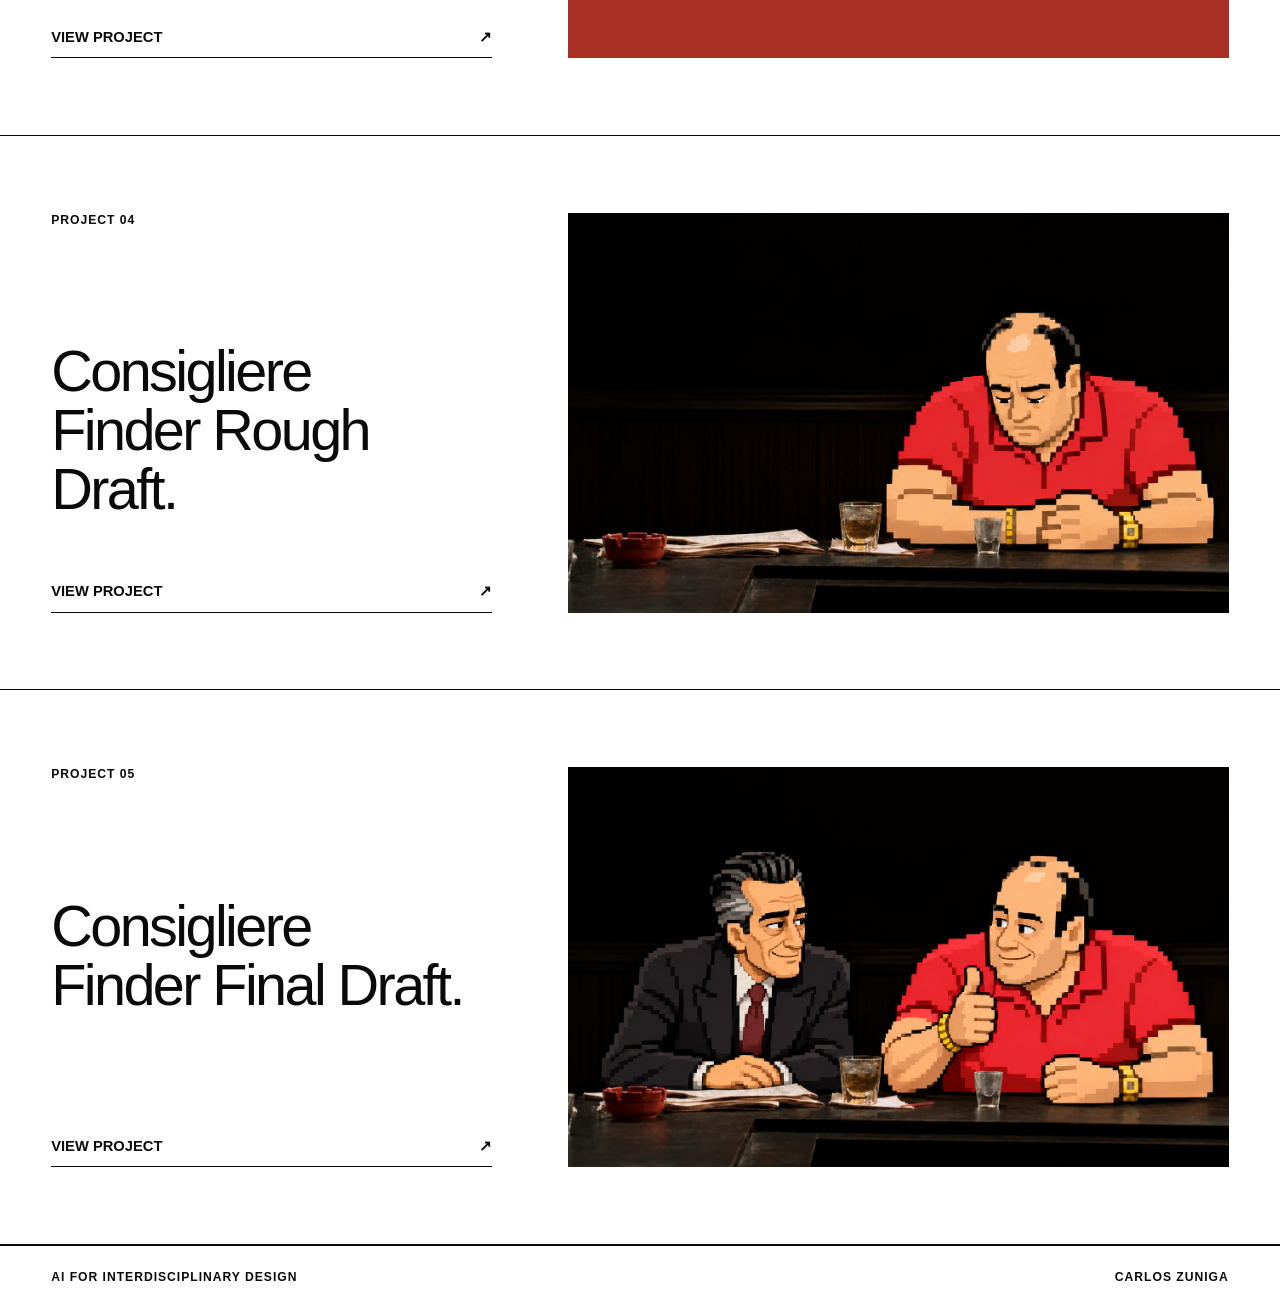
==== commit 19305ca8: "Add Consigliere Finder final draft portfolio page" ====
--- a/index.html
+++ b/index.html
@@ -112,6 +112,24 @@
             </div>
           </a>
         </article>
+
+        <article class="project-preview final-draft-preview">
+          <a href="consigliere-final-draft.html" class="project-link" aria-label="View the Consigliere Finder Final Draft project">
+            <div class="project-heading">
+              <p class="project-index">Project 05</p>
+              <h3>Consigliere Finder Final Draft.</h3>
+              <span class="view-project" aria-hidden="true">View project <span>↗</span></span>
+            </div>
+            <div class="preview-media landscape-preview">
+              <img
+                src="games/consigliere-finder/assets/scenes/reactions/interview-arturo-positive.png"
+                alt="The boss and Arturo smiling as the boss gives a thumbs up"
+                width="1671"
+                height="941"
+              />
+            </div>
+          </a>
+        </article>
       </section>
     </main>
 
